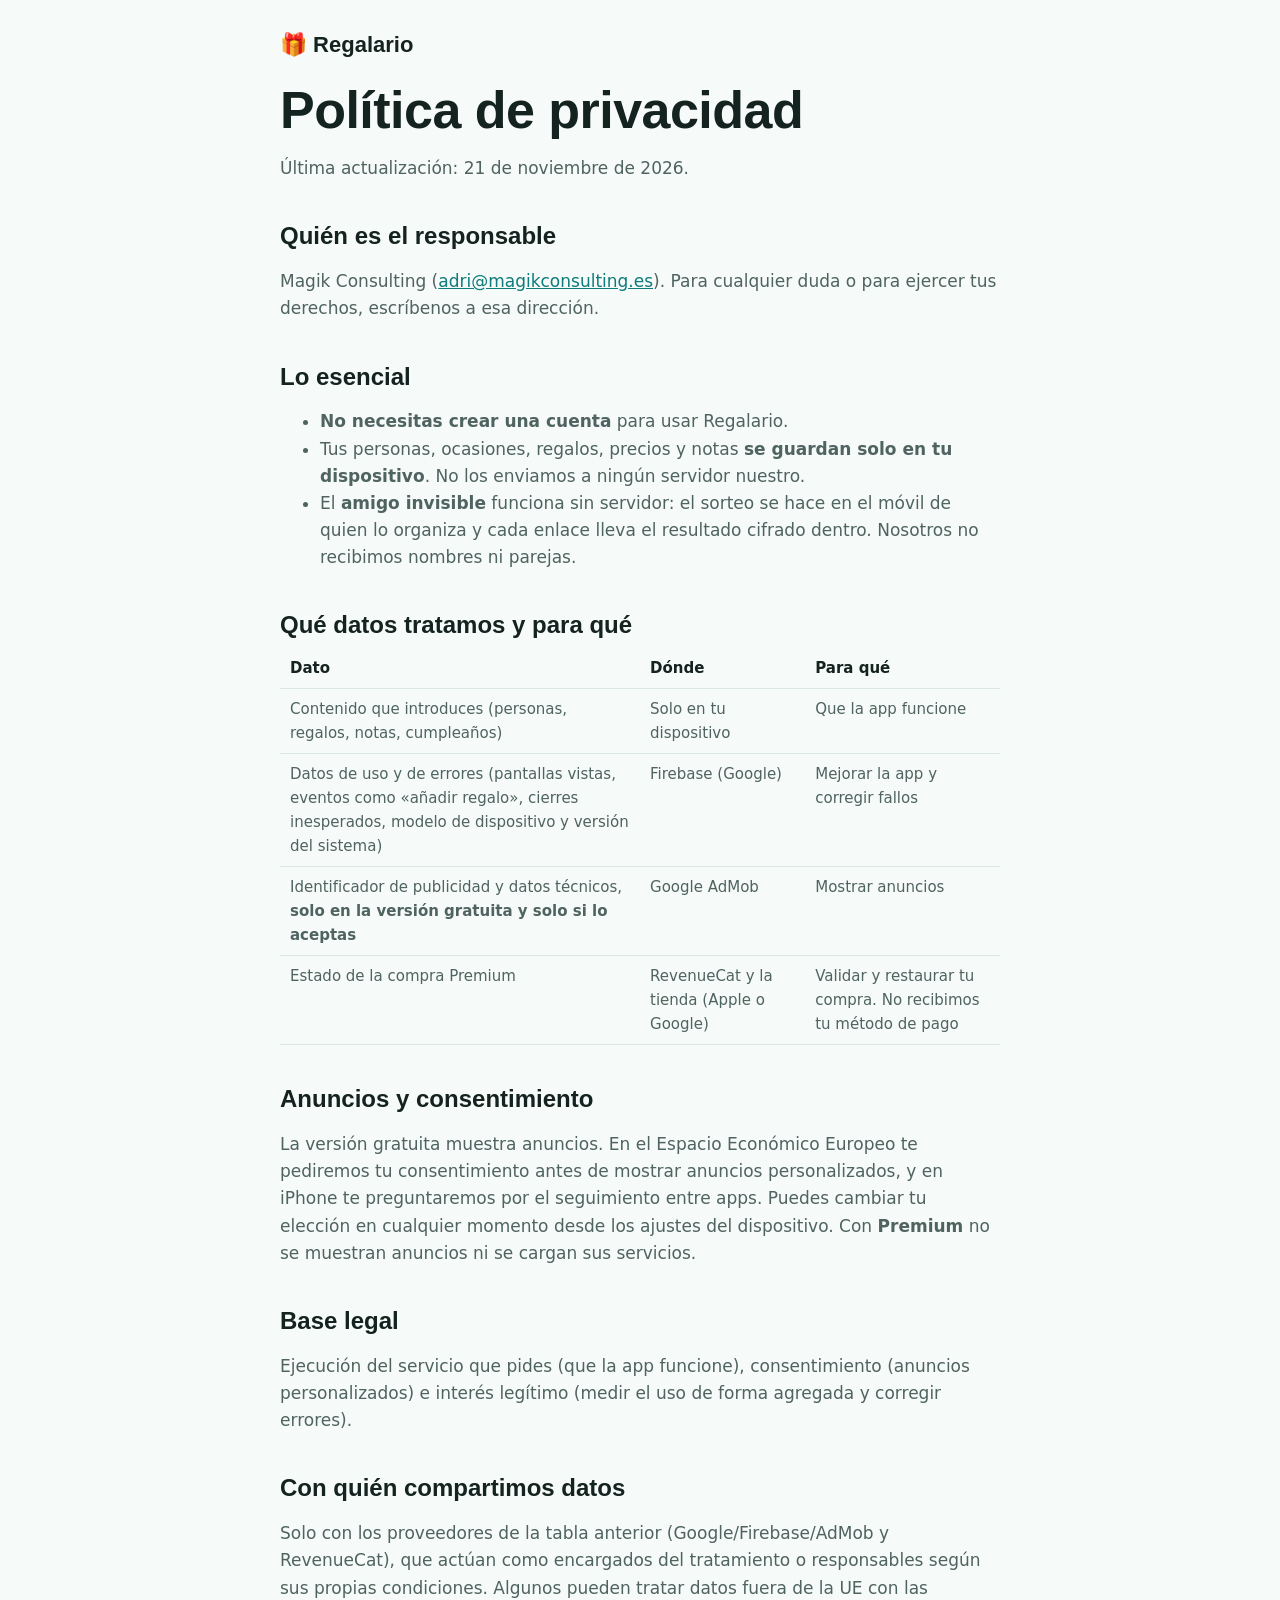
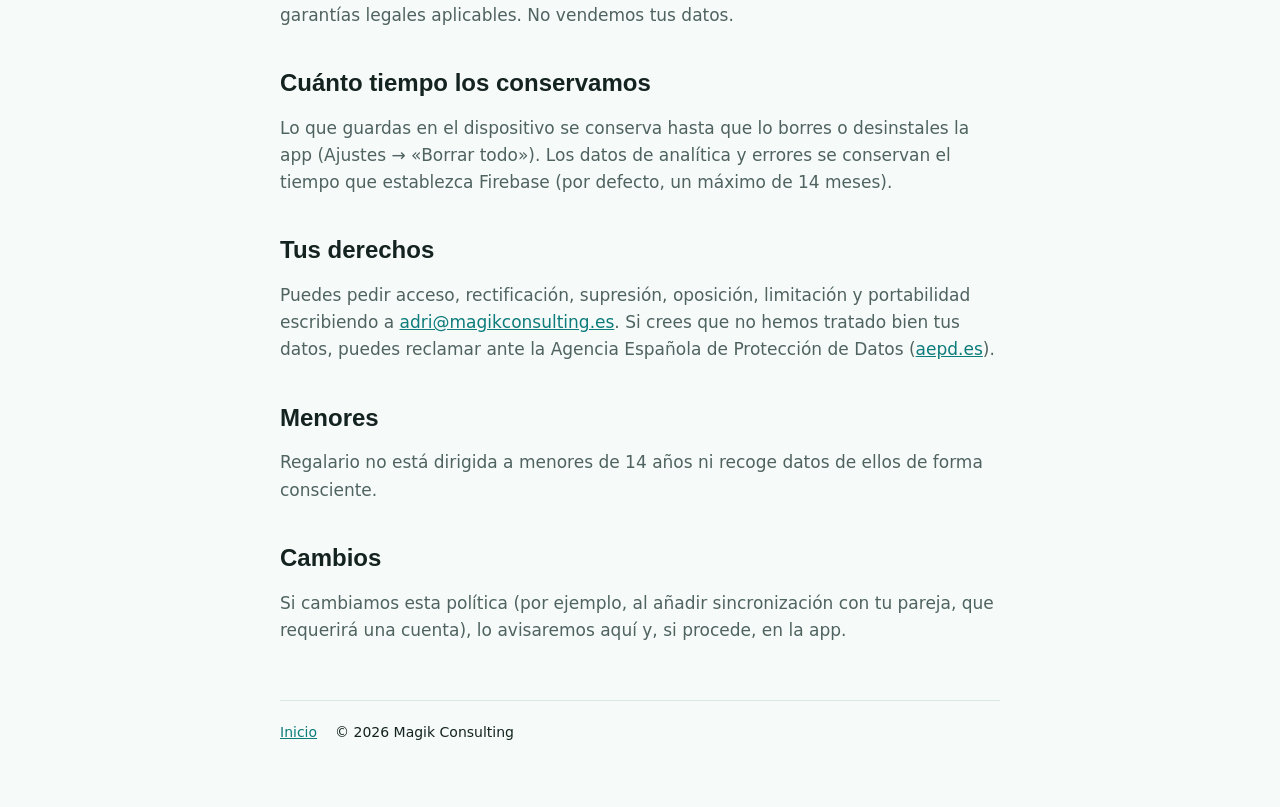
==== privacidad/index.html @ b977d241 "Web de Regalario: landing, privacidad, soporte, eliminar datos y amigo invisible" ====
<!doctype html>
<html lang="es">
<head>
<meta charset="utf-8">
<meta name="viewport" content="width=device-width, initial-scale=1, viewport-fit=cover">
<title>Política de privacidad · Regalario</title>
<meta name="robots" content="index, follow">
<link rel="stylesheet" href="../assets.css">
</head>
<body>
<div class="wrap">
  <header class="top"><a class="brand" href="../">🎁 Regalario</a></header>
  <main>
    <h1>Política de privacidad</h1>
    <p>Última actualización: 21 de noviembre de 2026.</p>

    <h2>Quién es el responsable</h2>
    <p>Magik Consulting (<a href="mailto:adri@magikconsulting.es">adri@magikconsulting.es</a>). Para cualquier duda o para ejercer tus derechos, escríbenos a esa dirección.</p>

    <h2>Lo esencial</h2>
    <ul>
      <li><b>No necesitas crear una cuenta</b> para usar Regalario.</li>
      <li>Tus personas, ocasiones, regalos, precios y notas <b>se guardan solo en tu dispositivo</b>. No los enviamos a ningún servidor nuestro.</li>
      <li>El <b>amigo invisible</b> funciona sin servidor: el sorteo se hace en el móvil de quien lo organiza y cada enlace lleva el resultado cifrado dentro. Nosotros no recibimos nombres ni parejas.</li>
    </ul>

    <h2>Qué datos tratamos y para qué</h2>
    <table>
      <tr><th>Dato</th><th>Dónde</th><th>Para qué</th></tr>
      <tr><td>Contenido que introduces (personas, regalos, notas, cumpleaños)</td><td>Solo en tu dispositivo</td><td>Que la app funcione</td></tr>
      <tr><td>Datos de uso y de errores (pantallas vistas, eventos como «añadir regalo», cierres inesperados, modelo de dispositivo y versión del sistema)</td><td>Firebase (Google)</td><td>Mejorar la app y corregir fallos</td></tr>
      <tr><td>Identificador de publicidad y datos técnicos, <b>solo en la versión gratuita y solo si lo aceptas</b></td><td>Google AdMob</td><td>Mostrar anuncios</td></tr>
      <tr><td>Estado de la compra Premium</td><td>RevenueCat y la tienda (Apple o Google)</td><td>Validar y restaurar tu compra. No recibimos tu método de pago</td></tr>
    </table>

    <h2>Anuncios y consentimiento</h2>
    <p>La versión gratuita muestra anuncios. En el Espacio Económico Europeo te pediremos tu consentimiento antes de mostrar anuncios personalizados, y en iPhone te preguntaremos por el seguimiento entre apps. Puedes cambiar tu elección en cualquier momento desde los ajustes del dispositivo. Con <b>Premium</b> no se muestran anuncios ni se cargan sus servicios.</p>

    <h2>Base legal</h2>
    <p>Ejecución del servicio que pides (que la app funcione), consentimiento (anuncios personalizados) e interés legítimo (medir el uso de forma agregada y corregir errores).</p>

    <h2>Con quién compartimos datos</h2>
    <p>Solo con los proveedores de la tabla anterior (Google/Firebase/AdMob y RevenueCat), que actúan como encargados del tratamiento o responsables según sus propias condiciones. Algunos pueden tratar datos fuera de la UE con las garantías legales aplicables. No vendemos tus datos.</p>

    <h2>Cuánto tiempo los conservamos</h2>
    <p>Lo que guardas en el dispositivo se conserva hasta que lo borres o desinstales la app (Ajustes → «Borrar todo»). Los datos de analítica y errores se conservan el tiempo que establezca Firebase (por defecto, un máximo de 14 meses).</p>

    <h2>Tus derechos</h2>
    <p>Puedes pedir acceso, rectificación, supresión, oposición, limitación y portabilidad escribiendo a <a href="mailto:adri@magikconsulting.es">adri@magikconsulting.es</a>. Si crees que no hemos tratado bien tus datos, puedes reclamar ante la Agencia Española de Protección de Datos (<a href="https://www.aepd.es">aepd.es</a>).</p>

    <h2>Menores</h2>
    <p>Regalario no está dirigida a menores de 14 años ni recoge datos de ellos de forma consciente.</p>

    <h2>Cambios</h2>
    <p>Si cambiamos esta política (por ejemplo, al añadir sincronización con tu pareja, que requerirá una cuenta), lo avisaremos aquí y, si procede, en la app.</p>
  </main>
  <footer><a href="../">Inicio</a><span>© 2026 Magik Consulting</span></footer>
</div>
</body>
</html>
---- assets.css ----
:root{--bg:#F6FAF9;--card:#fff;--fg:#14231F;--mute:#4F6360;--accent:#0E7C7B;--accent-soft:#D9F0EE;--gold:#F0A93B;--line:#DCE8E6}
@media (prefers-color-scheme: dark){:root{--bg:#0E1514;--card:#172220;--fg:#EAF3F1;--mute:#AFC3BF;--accent:#5FD3CF;--accent-soft:#12403F;--gold:#F5B65C;--line:#2C4340}}
*{box-sizing:border-box}
body{margin:0;background:var(--bg);color:var(--fg);font:17px/1.6 ui-sans-serif,system-ui,-apple-system,"Segoe UI",Roboto,sans-serif}
.wrap{max-width:760px;margin:0 auto;padding:max(24px,env(safe-area-inset-top)) 20px 64px}
header.top{display:flex;align-items:center;justify-content:space-between;padding:8px 0 24px}
.brand{font:800 22px ui-rounded,"Avenir Next",ui-sans-serif,sans-serif;color:var(--fg);text-decoration:none}
h1{font:800 clamp(34px,8vw,52px)/1.08 ui-rounded,"Avenir Next",ui-sans-serif,sans-serif;margin:0 0 16px;letter-spacing:-.01em;text-wrap:balance}
h2{font:800 24px/1.2 ui-rounded,"Avenir Next",ui-sans-serif,sans-serif;margin:40px 0 8px}
p,li{color:var(--mute)} a{color:var(--accent)}
a:focus-visible{outline:3px solid var(--gold);outline-offset:2px;border-radius:4px}
.lead{font-size:20px}
.grid{display:grid;gap:14px;grid-template-columns:repeat(auto-fit,minmax(220px,1fr));margin-top:28px}
.card{background:var(--card);border:1px solid var(--line);border-radius:24px;padding:20px}
.card b{display:block;color:var(--fg);margin:6px 0 4px;font-size:18px}
.card p{margin:0;font-size:16px}
.ico{font-size:30px}
.pill{display:inline-block;background:var(--accent-soft);color:var(--accent);border-radius:999px;padding:6px 14px;font-weight:700;font-size:14px}
footer{margin-top:56px;padding-top:20px;border-top:1px solid var(--line);font-size:14px;display:flex;gap:18px;flex-wrap:wrap}
table{border-collapse:collapse;width:100%;font-size:15px} td,th{border-bottom:1px solid var(--line);padding:8px 10px;text-align:left;vertical-align:top;color:var(--mute)} th{color:var(--fg)}
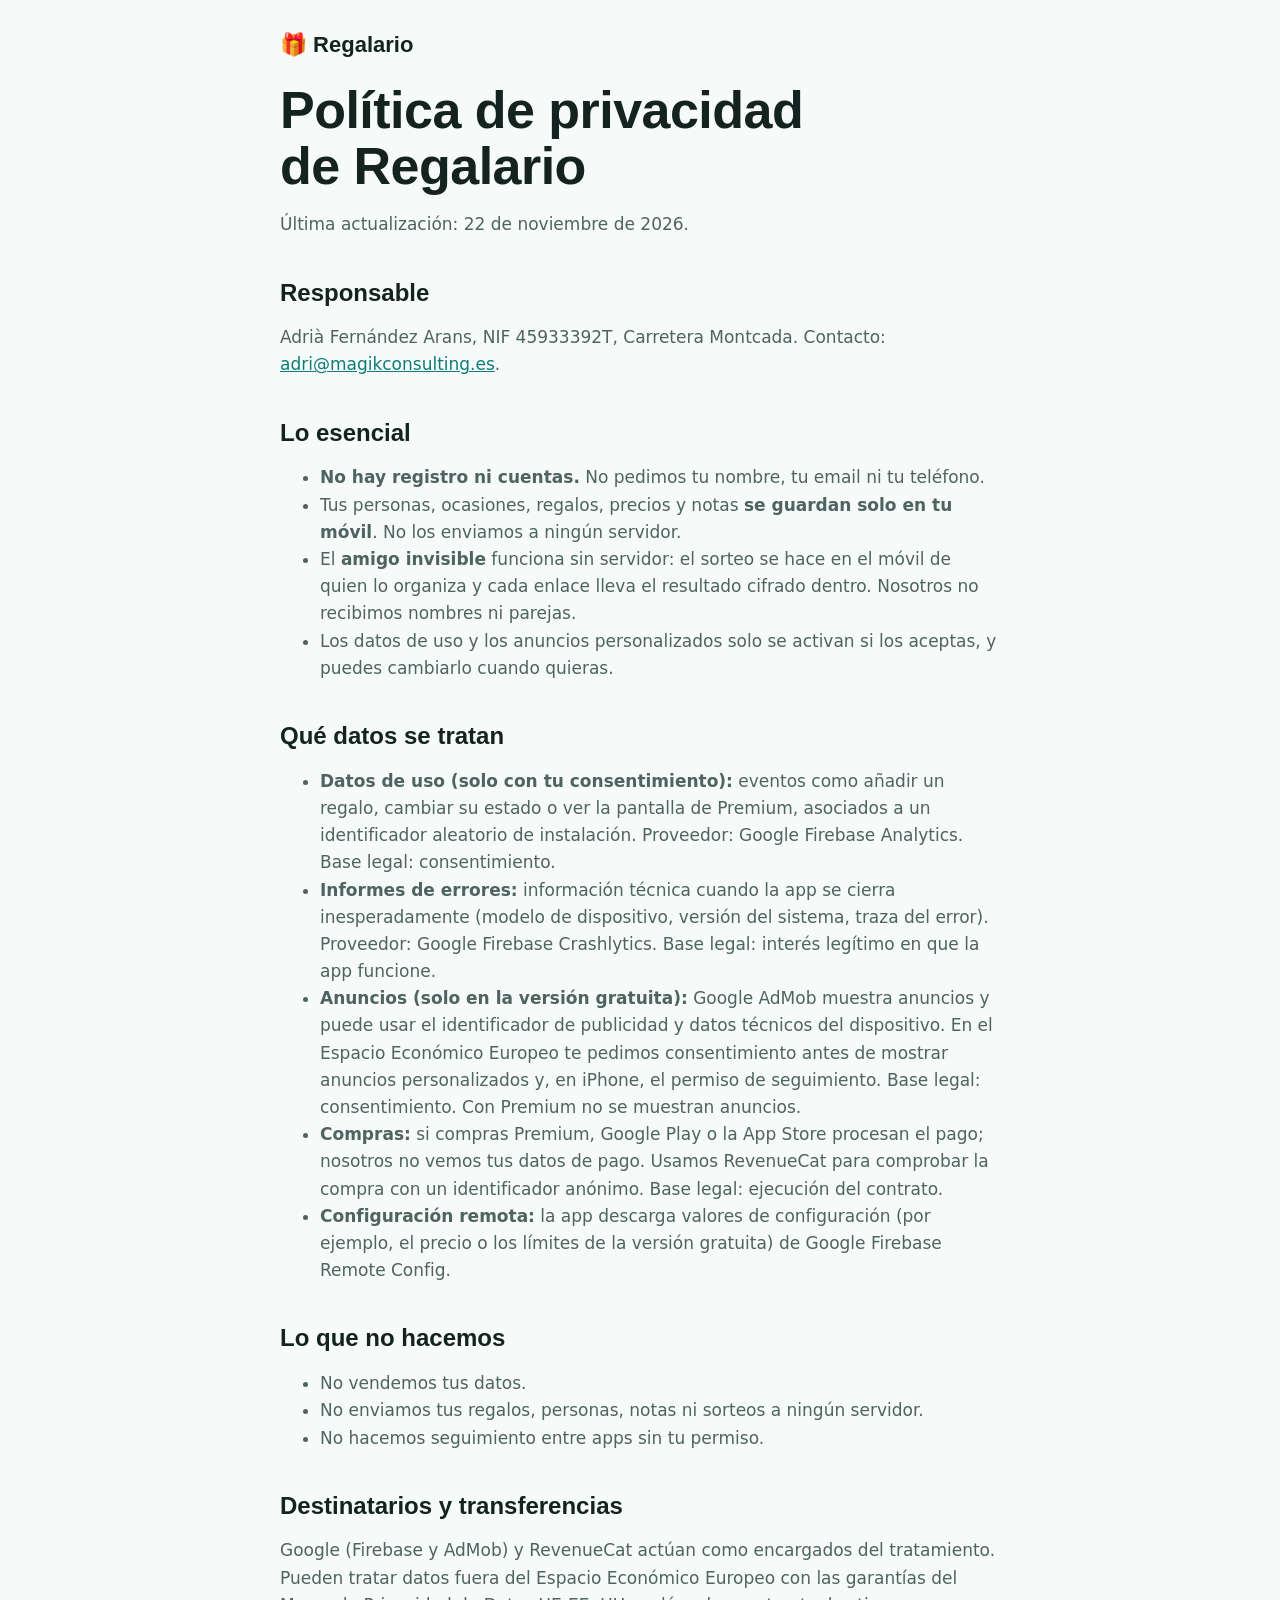
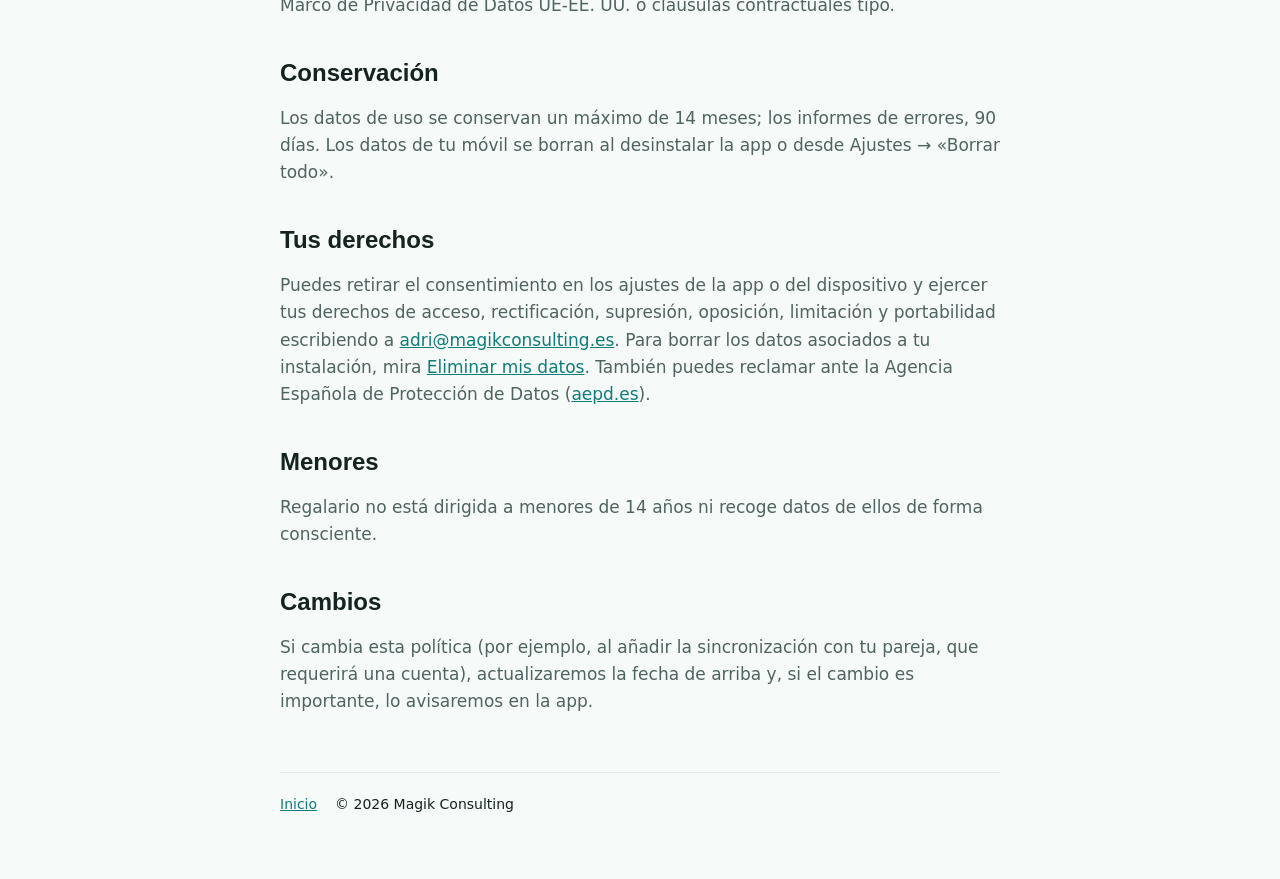
==== commit 5140a866: "Privacidad siguiendo la de Apto CCSE" ====
--- a/privacidad/index.html
+++ b/privacidad/index.html
@@ -11,48 +11,50 @@
 <div class="wrap">
   <header class="top"><a class="brand" href="../">🎁 Regalario</a></header>
   <main>
-    <h1>Política de privacidad</h1>
-    <p>Última actualización: 21 de noviembre de 2026.</p>
+    <h1>Política de privacidad de Regalario</h1>
+    <p>Última actualización: 22 de noviembre de 2026.</p>
 
-    <h2>Quién es el responsable</h2>
-    <p>Magik Consulting (<a href="mailto:adri@magikconsulting.es">adri@magikconsulting.es</a>). Para cualquier duda o para ejercer tus derechos, escríbenos a esa dirección.</p>
+    <h2>Responsable</h2>
+    <p>Adrià Fernández Arans, NIF 45933392T, Carretera Montcada. Contacto: <a href="mailto:adri@magikconsulting.es">adri@magikconsulting.es</a>.</p>
 
     <h2>Lo esencial</h2>
     <ul>
-      <li><b>No necesitas crear una cuenta</b> para usar Regalario.</li>
-      <li>Tus personas, ocasiones, regalos, precios y notas <b>se guardan solo en tu dispositivo</b>. No los enviamos a ningún servidor nuestro.</li>
+      <li><b>No hay registro ni cuentas.</b> No pedimos tu nombre, tu email ni tu teléfono.</li>
+      <li>Tus personas, ocasiones, regalos, precios y notas <b>se guardan solo en tu móvil</b>. No los enviamos a ningún servidor.</li>
       <li>El <b>amigo invisible</b> funciona sin servidor: el sorteo se hace en el móvil de quien lo organiza y cada enlace lleva el resultado cifrado dentro. Nosotros no recibimos nombres ni parejas.</li>
+      <li>Los datos de uso y los anuncios personalizados solo se activan si los aceptas, y puedes cambiarlo cuando quieras.</li>
     </ul>
 
-    <h2>Qué datos tratamos y para qué</h2>
-    <table>
-      <tr><th>Dato</th><th>Dónde</th><th>Para qué</th></tr>
-      <tr><td>Contenido que introduces (personas, regalos, notas, cumpleaños)</td><td>Solo en tu dispositivo</td><td>Que la app funcione</td></tr>
-      <tr><td>Datos de uso y de errores (pantallas vistas, eventos como «añadir regalo», cierres inesperados, modelo de dispositivo y versión del sistema)</td><td>Firebase (Google)</td><td>Mejorar la app y corregir fallos</td></tr>
-      <tr><td>Identificador de publicidad y datos técnicos, <b>solo en la versión gratuita y solo si lo aceptas</b></td><td>Google AdMob</td><td>Mostrar anuncios</td></tr>
-      <tr><td>Estado de la compra Premium</td><td>RevenueCat y la tienda (Apple o Google)</td><td>Validar y restaurar tu compra. No recibimos tu método de pago</td></tr>
-    </table>
+    <h2>Qué datos se tratan</h2>
+    <ul>
+      <li><b>Datos de uso (solo con tu consentimiento):</b> eventos como añadir un regalo, cambiar su estado o ver la pantalla de Premium, asociados a un identificador aleatorio de instalación. Proveedor: Google Firebase Analytics. Base legal: consentimiento.</li>
+      <li><b>Informes de errores:</b> información técnica cuando la app se cierra inesperadamente (modelo de dispositivo, versión del sistema, traza del error). Proveedor: Google Firebase Crashlytics. Base legal: interés legítimo en que la app funcione.</li>
+      <li><b>Anuncios (solo en la versión gratuita):</b> Google AdMob muestra anuncios y puede usar el identificador de publicidad y datos técnicos del dispositivo. En el Espacio Económico Europeo te pedimos consentimiento antes de mostrar anuncios personalizados y, en iPhone, el permiso de seguimiento. Base legal: consentimiento. Con Premium no se muestran anuncios.</li>
+      <li><b>Compras:</b> si compras Premium, Google Play o la App Store procesan el pago; nosotros no vemos tus datos de pago. Usamos RevenueCat para comprobar la compra con un identificador anónimo. Base legal: ejecución del contrato.</li>
+      <li><b>Configuración remota:</b> la app descarga valores de configuración (por ejemplo, el precio o los límites de la versión gratuita) de Google Firebase Remote Config.</li>
+    </ul>
 
-    <h2>Anuncios y consentimiento</h2>
-    <p>La versión gratuita muestra anuncios. En el Espacio Económico Europeo te pediremos tu consentimiento antes de mostrar anuncios personalizados, y en iPhone te preguntaremos por el seguimiento entre apps. Puedes cambiar tu elección en cualquier momento desde los ajustes del dispositivo. Con <b>Premium</b> no se muestran anuncios ni se cargan sus servicios.</p>
+    <h2>Lo que no hacemos</h2>
+    <ul>
+      <li>No vendemos tus datos.</li>
+      <li>No enviamos tus regalos, personas, notas ni sorteos a ningún servidor.</li>
+      <li>No hacemos seguimiento entre apps sin tu permiso.</li>
+    </ul>
 
-    <h2>Base legal</h2>
-    <p>Ejecución del servicio que pides (que la app funcione), consentimiento (anuncios personalizados) e interés legítimo (medir el uso de forma agregada y corregir errores).</p>
+    <h2>Destinatarios y transferencias</h2>
+    <p>Google (Firebase y AdMob) y RevenueCat actúan como encargados del tratamiento. Pueden tratar datos fuera del Espacio Económico Europeo con las garantías del Marco de Privacidad de Datos UE-EE. UU. o cláusulas contractuales tipo.</p>
 
-    <h2>Con quién compartimos datos</h2>
-    <p>Solo con los proveedores de la tabla anterior (Google/Firebase/AdMob y RevenueCat), que actúan como encargados del tratamiento o responsables según sus propias condiciones. Algunos pueden tratar datos fuera de la UE con las garantías legales aplicables. No vendemos tus datos.</p>
-
-    <h2>Cuánto tiempo los conservamos</h2>
-    <p>Lo que guardas en el dispositivo se conserva hasta que lo borres o desinstales la app (Ajustes → «Borrar todo»). Los datos de analítica y errores se conservan el tiempo que establezca Firebase (por defecto, un máximo de 14 meses).</p>
+    <h2>Conservación</h2>
+    <p>Los datos de uso se conservan un máximo de 14 meses; los informes de errores, 90 días. Los datos de tu móvil se borran al desinstalar la app o desde Ajustes → «Borrar todo».</p>
 
     <h2>Tus derechos</h2>
-    <p>Puedes pedir acceso, rectificación, supresión, oposición, limitación y portabilidad escribiendo a <a href="mailto:adri@magikconsulting.es">adri@magikconsulting.es</a>. Si crees que no hemos tratado bien tus datos, puedes reclamar ante la Agencia Española de Protección de Datos (<a href="https://www.aepd.es">aepd.es</a>).</p>
+    <p>Puedes retirar el consentimiento en los ajustes de la app o del dispositivo y ejercer tus derechos de acceso, rectificación, supresión, oposición, limitación y portabilidad escribiendo a <a href="mailto:adri@magikconsulting.es">adri@magikconsulting.es</a>. Para borrar los datos asociados a tu instalación, mira <a href="../eliminar-datos/">Eliminar mis datos</a>. También puedes reclamar ante la Agencia Española de Protección de Datos (<a href="https://www.aepd.es">aepd.es</a>).</p>
 
     <h2>Menores</h2>
     <p>Regalario no está dirigida a menores de 14 años ni recoge datos de ellos de forma consciente.</p>
 
     <h2>Cambios</h2>
-    <p>Si cambiamos esta política (por ejemplo, al añadir sincronización con tu pareja, que requerirá una cuenta), lo avisaremos aquí y, si procede, en la app.</p>
+    <p>Si cambia esta política (por ejemplo, al añadir la sincronización con tu pareja, que requerirá una cuenta), actualizaremos la fecha de arriba y, si el cambio es importante, lo avisaremos en la app.</p>
   </main>
   <footer><a href="../">Inicio</a><span>© 2026 Magik Consulting</span></footer>
 </div>
